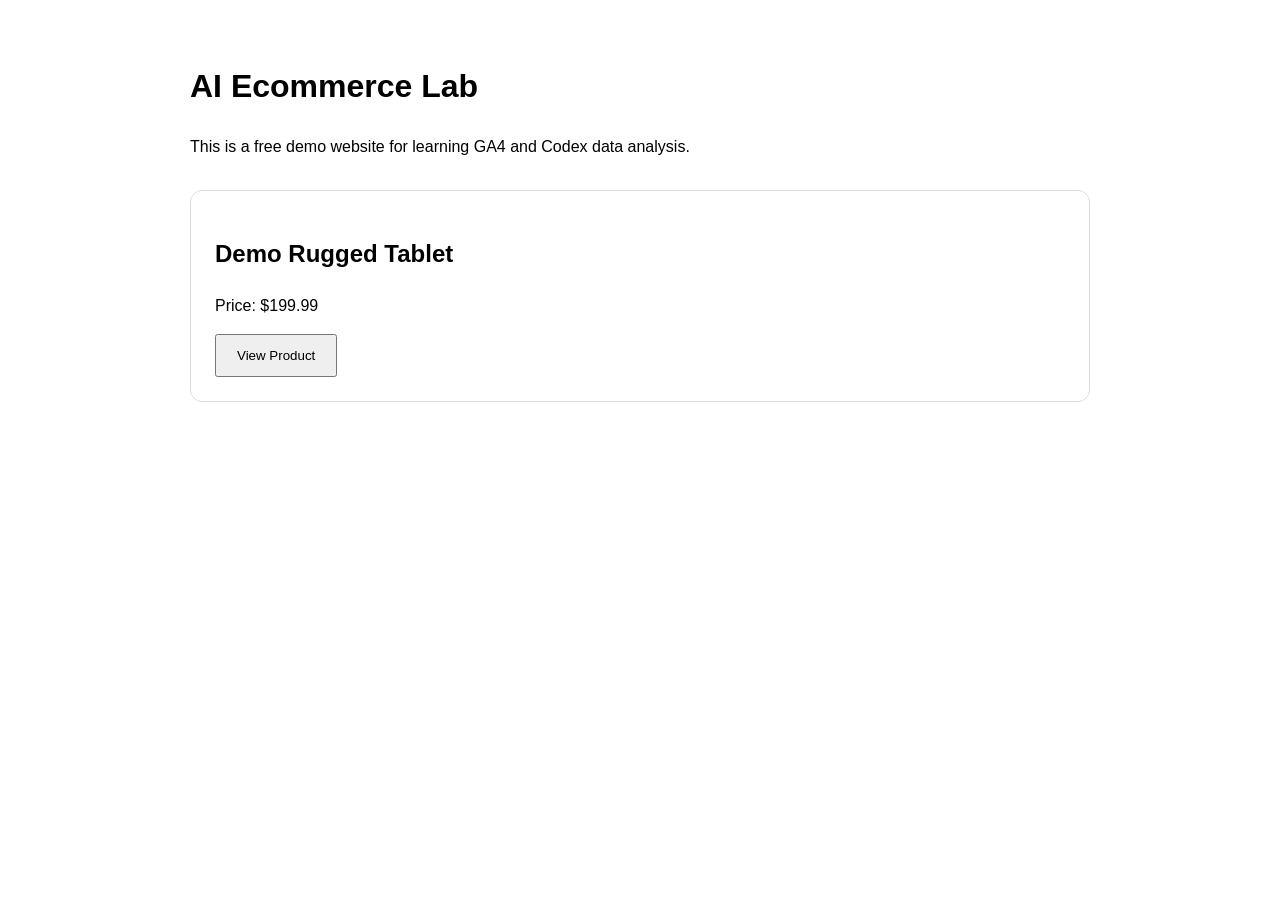
==== index.html @ 60193a99 "Rename homepage to index.html" ====
<!DOCTYPE html>
<html lang="en">
<head>
  <meta charset="UTF-8" />
  <meta name="viewport" content="width=device-width, initial-scale=1.0" />

  <title>AI Ecommerce Lab</title>

  <style>
    body {
      max-width: 900px;
      margin: 0 auto;
      padding: 40px 20px;
      font-family: Arial, sans-serif;
      line-height: 1.6;
    }

    .product {
      margin-top: 30px;
      padding: 24px;
      border: 1px solid #ddd;
      border-radius: 12px;
    }

    button {
      padding: 12px 20px;
      cursor: pointer;
    }
  </style>
</head>

<body>
  <h1>AI Ecommerce Lab</h1>

  <p>
    This is a free demo website for learning GA4 and Codex data analysis.
  </p>

  <div class="product">
    <h2>Demo Rugged Tablet</h2>

    <p>Price: $199.99</p>

    <button type="button">
      View Product
    </button>
  </div>
</body>
</html>
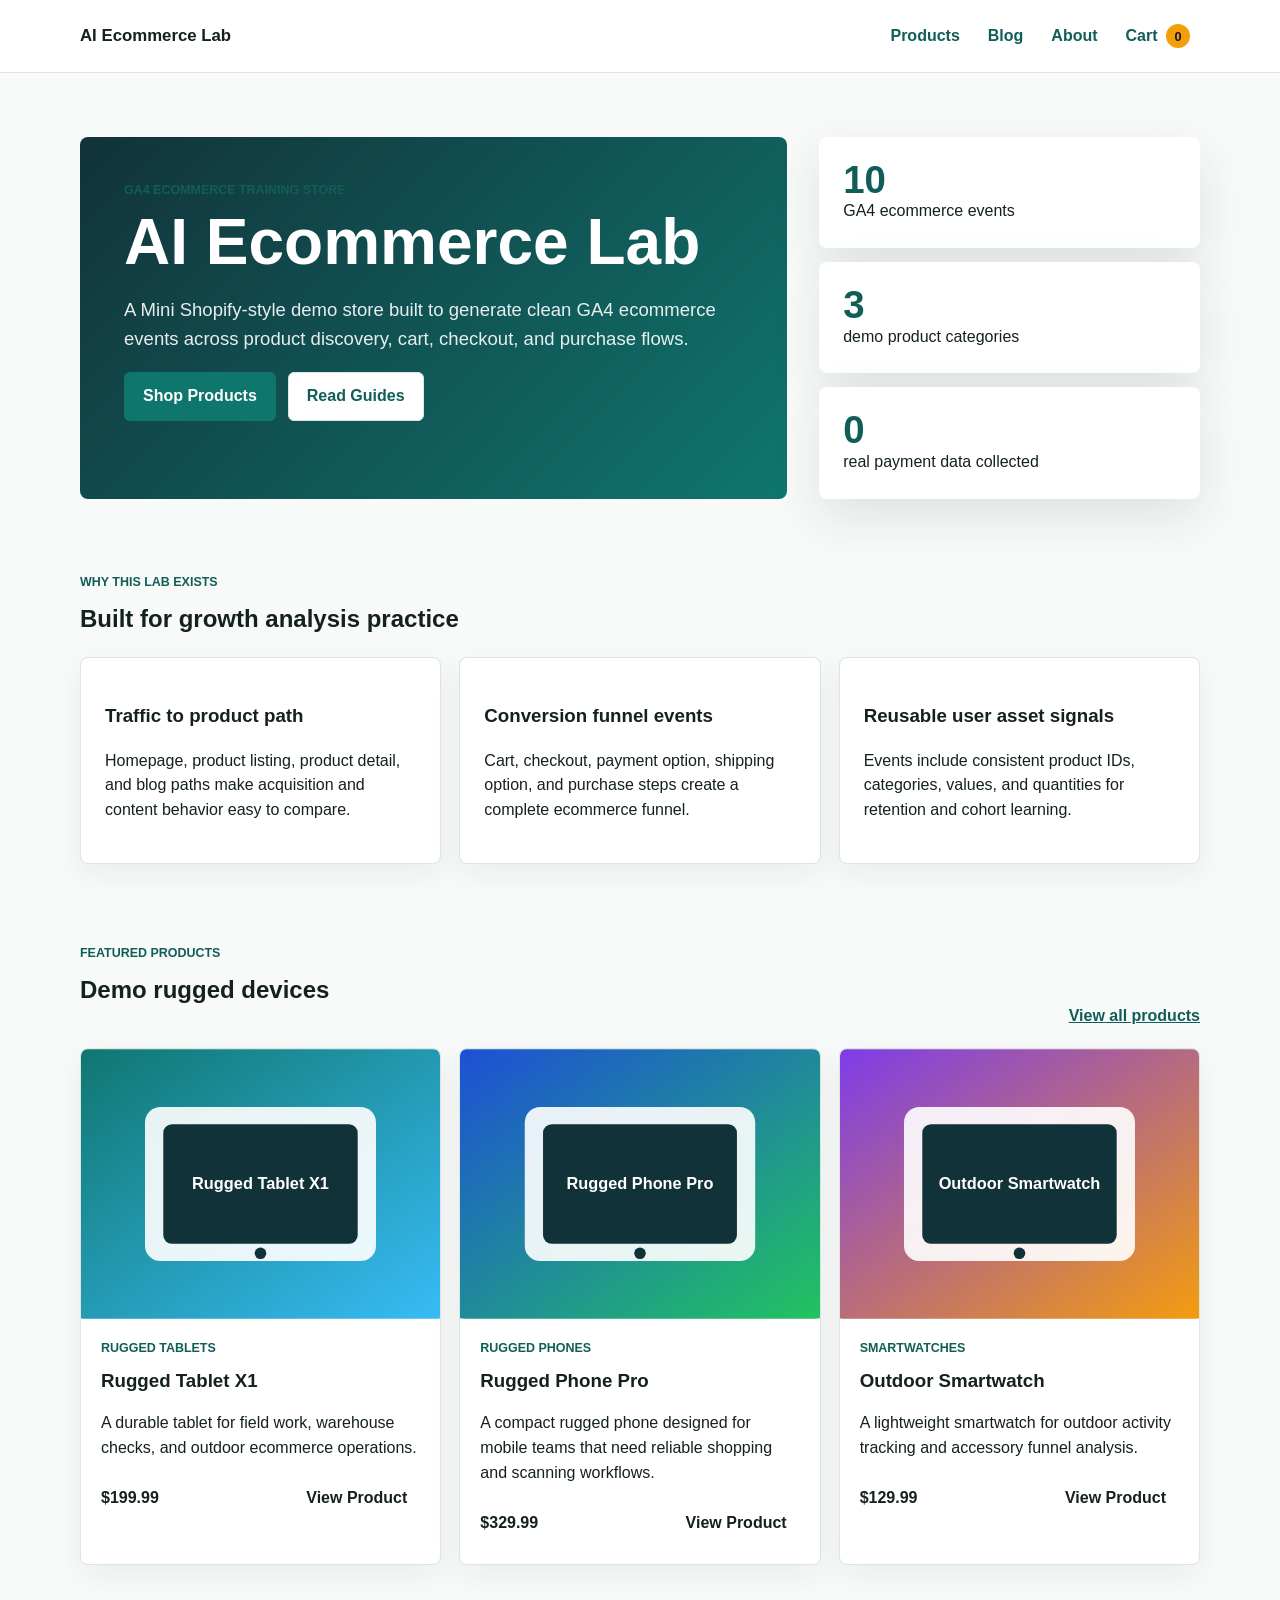
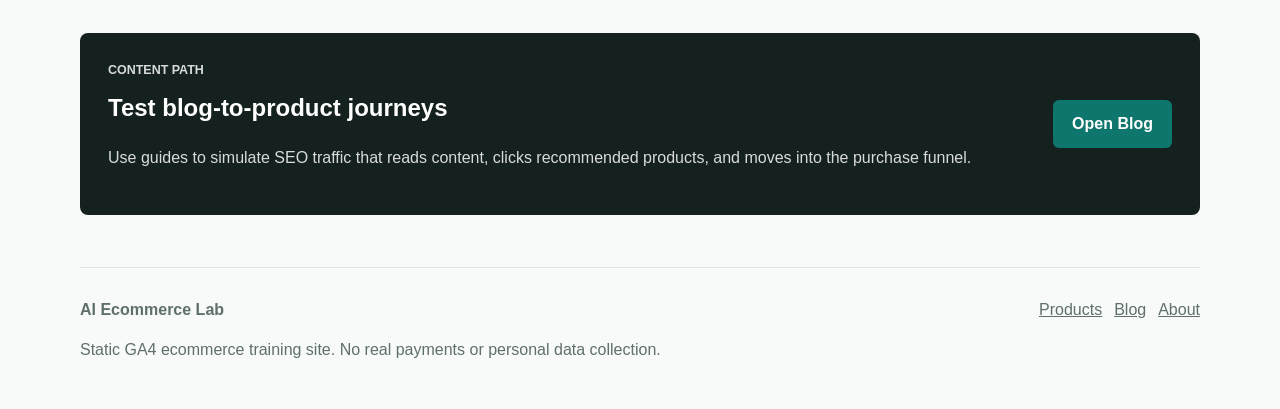
==== commit ac774b91: "Build GA4 ecommerce demo site" ====
--- a/index.html
+++ b/index.html
@@ -1,49 +1,89 @@
 <!DOCTYPE html>
 <html lang="en">
 <head>
-  <meta charset="UTF-8" />
-  <meta name="viewport" content="width=device-width, initial-scale=1.0" />
+  <meta charset="UTF-8">
+  <meta name="viewport" content="width=device-width, initial-scale=1.0">
+  <title>AI Ecommerce Lab | Demo Store</title>
+  <meta name="description" content="A static ecommerce demo site for GA4 ecommerce event training.">
+  <link rel="stylesheet" href="assets/css/styles.css">
+  <script src="assets/js/products.js" defer></script>
+  <script src="assets/js/analytics.js" defer></script>
+  <script src="assets/js/cart.js" defer></script>
+  <script src="assets/js/site.js" defer></script>
+</head>
+<body data-page="home">
+  <a class="skip-link" href="#main">Skip to content</a>
+  <header class="site-header" data-site-header></header>
 
-  <title>AI Ecommerce Lab</title>
+  <main id="main">
+    <section class="hero">
+      <div class="hero__content">
+        <p class="eyebrow">GA4 Ecommerce Training Store</p>
+        <h1>AI Ecommerce Lab</h1>
+        <p class="hero__lead">A Mini Shopify-style demo store built to generate clean GA4 ecommerce events across product discovery, cart, checkout, and purchase flows.</p>
+        <div class="hero__actions">
+          <a class="button button--primary" href="products.html">Shop Products</a>
+          <a class="button button--secondary" href="blog.html">Read Guides</a>
+        </div>
+      </div>
+      <div class="hero__panel" aria-label="Demo funnel summary">
+        <div>
+          <span class="metric">10</span>
+          <span>GA4 ecommerce events</span>
+        </div>
+        <div>
+          <span class="metric">3</span>
+          <span>demo product categories</span>
+        </div>
+        <div>
+          <span class="metric">0</span>
+          <span>real payment data collected</span>
+        </div>
+      </div>
+    </section>
 
-  <style>
-    body {
-      max-width: 900px;
-      margin: 0 auto;
-      padding: 40px 20px;
-      font-family: Arial, sans-serif;
-      line-height: 1.6;
-    }
+    <section class="section">
+      <div class="section__heading">
+        <p class="eyebrow">Why this lab exists</p>
+        <h2>Built for growth analysis practice</h2>
+      </div>
+      <div class="value-grid">
+        <article class="value-card">
+          <h3>Traffic to product path</h3>
+          <p>Homepage, product listing, product detail, and blog paths make acquisition and content behavior easy to compare.</p>
+        </article>
+        <article class="value-card">
+          <h3>Conversion funnel events</h3>
+          <p>Cart, checkout, payment option, shipping option, and purchase steps create a complete ecommerce funnel.</p>
+        </article>
+        <article class="value-card">
+          <h3>Reusable user asset signals</h3>
+          <p>Events include consistent product IDs, categories, values, and quantities for retention and cohort learning.</p>
+        </article>
+      </div>
+    </section>
 
-    .product {
-      margin-top: 30px;
-      padding: 24px;
-      border: 1px solid #ddd;
-      border-radius: 12px;
-    }
+    <section class="section">
+      <div class="section__heading section__heading--row">
+        <div>
+          <p class="eyebrow">Featured products</p>
+          <h2>Demo rugged devices</h2>
+        </div>
+        <a class="text-link" href="products.html">View all products</a>
+      </div>
+      <div class="product-grid" data-featured-products></div>
+    </section>
 
-    button {
-      padding: 12px 20px;
-      cursor: pointer;
-    }
-  </style>
-</head>
+    <section class="section cta-band">
+      <div>
+        <p class="eyebrow">Content path</p>
+        <h2>Test blog-to-product journeys</h2>
+        <p>Use guides to simulate SEO traffic that reads content, clicks recommended products, and moves into the purchase funnel.</p>
+      </div>
+      <a class="button button--primary" href="blog.html">Open Blog</a>
+    </section>
+  </main>
 
-<body>
-  <h1>AI Ecommerce Lab</h1>
-
-  <p>
-    This is a free demo website for learning GA4 and Codex data analysis.
-  </p>
-
-  <div class="product">
-    <h2>Demo Rugged Tablet</h2>
-
-    <p>Price: $199.99</p>
-
-    <button type="button">
-      View Product
-    </button>
-  </div>
+  <footer class="site-footer" data-site-footer></footer>
 </body>
 </html>
--- a/assets/css/styles.css
+++ b/assets/css/styles.css
@@ -0,0 +1,608 @@
+:root {
+  color-scheme: light;
+  --bg: #f7faf9;
+  --surface: #ffffff;
+  --surface-strong: #ecfdf5;
+  --text: #14211f;
+  --muted: #5f6f6b;
+  --line: #d9e6e2;
+  --primary: #0f766e;
+  --primary-strong: #115e59;
+  --accent: #f59e0b;
+  --focus: #2563eb;
+  --shadow: 0 18px 50px rgba(20, 33, 31, 0.11);
+}
+
+* {
+  box-sizing: border-box;
+}
+
+html {
+  min-width: 320px;
+}
+
+body {
+  margin: 0;
+  background: var(--bg);
+  color: var(--text);
+  font-family: Arial, Helvetica, sans-serif;
+  line-height: 1.55;
+}
+
+img {
+  display: block;
+  max-width: 100%;
+}
+
+a {
+  color: inherit;
+}
+
+button,
+input {
+  font: inherit;
+}
+
+:focus-visible {
+  outline: 3px solid var(--focus);
+  outline-offset: 3px;
+}
+
+.skip-link {
+  position: absolute;
+  left: 16px;
+  top: -60px;
+  z-index: 10;
+  background: var(--text);
+  color: #fff;
+  padding: 10px 14px;
+}
+
+.skip-link:focus {
+  top: 16px;
+}
+
+.site-header {
+  position: sticky;
+  top: 0;
+  z-index: 5;
+  background: rgba(255, 255, 255, 0.94);
+  border-bottom: 1px solid var(--line);
+  backdrop-filter: blur(12px);
+}
+
+.nav-wrap,
+.site-footer,
+.hero,
+.section,
+.page-shell {
+  width: min(1120px, calc(100% - 32px));
+  margin: 0 auto;
+}
+
+.nav-wrap {
+  min-height: 72px;
+  display: flex;
+  align-items: center;
+  justify-content: space-between;
+  gap: 24px;
+}
+
+.brand {
+  font-weight: 800;
+  text-decoration: none;
+  font-size: 1.05rem;
+}
+
+.site-nav {
+  display: flex;
+  align-items: center;
+  gap: 8px;
+  flex-wrap: wrap;
+  justify-content: flex-end;
+}
+
+.site-nav a,
+.text-link,
+.text-button {
+  color: var(--primary-strong);
+  font-weight: 700;
+}
+
+.site-nav a {
+  text-decoration: none;
+  padding: 8px 10px;
+  border-radius: 6px;
+}
+
+.site-nav a:hover {
+  background: var(--surface-strong);
+}
+
+.cart-link span {
+  display: inline-grid;
+  place-items: center;
+  min-width: 24px;
+  height: 24px;
+  margin-left: 4px;
+  border-radius: 999px;
+  background: var(--accent);
+  color: #111827;
+  font-size: 0.8rem;
+}
+
+.hero {
+  display: grid;
+  grid-template-columns: minmax(0, 1.3fr) minmax(280px, 0.7fr);
+  gap: 32px;
+  align-items: stretch;
+  padding: 64px 0 34px;
+}
+
+.hero__content {
+  padding: 44px;
+  border-radius: 8px;
+  background: linear-gradient(135deg, #12323a, #0f766e);
+  color: #fff;
+}
+
+.hero h1,
+.page-title h1,
+.content-page h1,
+.thankyou-card h1 {
+  margin: 0;
+  line-height: 1.08;
+  font-size: clamp(2.25rem, 5vw, 4.75rem);
+  letter-spacing: 0;
+}
+
+.hero__lead {
+  max-width: 680px;
+  font-size: 1.16rem;
+  color: rgba(255, 255, 255, 0.9);
+}
+
+.hero__actions,
+.button-row {
+  display: flex;
+  flex-wrap: wrap;
+  gap: 12px;
+  align-items: center;
+}
+
+.hero__panel {
+  display: grid;
+  gap: 14px;
+}
+
+.hero__panel > div {
+  padding: 24px;
+  border-radius: 8px;
+  background: var(--surface);
+  box-shadow: var(--shadow);
+}
+
+.metric {
+  display: block;
+  font-size: 2.4rem;
+  line-height: 1;
+  font-weight: 800;
+  color: var(--primary-strong);
+}
+
+.section {
+  padding: 40px 0;
+}
+
+.section__heading {
+  margin-bottom: 20px;
+}
+
+.section__heading--row {
+  display: flex;
+  align-items: end;
+  justify-content: space-between;
+  gap: 16px;
+}
+
+.section h2,
+.page-title h1,
+.content-page h2,
+.panel h2,
+.summary-box h2 {
+  margin-top: 0;
+}
+
+.eyebrow,
+.tag {
+  margin: 0 0 8px;
+  color: var(--primary-strong);
+  font-size: 0.78rem;
+  font-weight: 800;
+  text-transform: uppercase;
+  letter-spacing: 0;
+}
+
+.button {
+  display: inline-flex;
+  min-height: 44px;
+  align-items: center;
+  justify-content: center;
+  border: 1px solid transparent;
+  border-radius: 6px;
+  padding: 11px 18px;
+  cursor: pointer;
+  text-decoration: none;
+  font-weight: 800;
+  transition: transform 0.15s ease, background 0.15s ease, border-color 0.15s ease;
+}
+
+.button:hover {
+  transform: translateY(-1px);
+}
+
+.button--primary {
+  background: var(--primary);
+  color: #fff;
+}
+
+.button--primary:hover {
+  background: var(--primary-strong);
+}
+
+.button--secondary {
+  background: #fff;
+  color: var(--primary-strong);
+  border-color: var(--line);
+}
+
+.button--small {
+  min-height: 38px;
+  padding: 8px 12px;
+}
+
+.button--full {
+  width: 100%;
+}
+
+.value-grid,
+.product-grid,
+.article-grid {
+  display: grid;
+  grid-template-columns: repeat(3, minmax(0, 1fr));
+  gap: 18px;
+}
+
+.value-card,
+.product-card,
+.article-card,
+.panel,
+.summary-box,
+.empty-state,
+.content-page,
+.thankyou-card,
+.notice {
+  border: 1px solid var(--line);
+  border-radius: 8px;
+  background: var(--surface);
+  box-shadow: 0 10px 30px rgba(20, 33, 31, 0.06);
+}
+
+.value-card,
+.article-card,
+.panel,
+.summary-box,
+.empty-state,
+.content-page,
+.thankyou-card,
+.notice {
+  padding: 24px;
+}
+
+.product-card {
+  overflow: hidden;
+}
+
+.product-card__image {
+  display: block;
+  background: var(--surface-strong);
+}
+
+.product-card__image img {
+  width: 100%;
+  aspect-ratio: 4 / 3;
+  object-fit: cover;
+}
+
+.product-card__body {
+  padding: 20px;
+}
+
+.product-card h3 {
+  margin: 0 0 8px;
+}
+
+.product-card h3 a {
+  text-decoration: none;
+}
+
+.product-card__footer,
+.summary-row {
+  display: flex;
+  justify-content: space-between;
+  gap: 12px;
+  align-items: center;
+}
+
+.page-shell {
+  padding: 42px 0 64px;
+}
+
+.page-title {
+  max-width: 780px;
+  margin-bottom: 24px;
+}
+
+.product-detail {
+  display: grid;
+  grid-template-columns: minmax(280px, 0.95fr) minmax(0, 1.05fr);
+  gap: 32px;
+  align-items: start;
+}
+
+.product-detail__media,
+.product-detail__content {
+  border-radius: 8px;
+  background: var(--surface);
+  border: 1px solid var(--line);
+  overflow: hidden;
+}
+
+.product-detail__content {
+  padding: 28px;
+}
+
+.price {
+  color: var(--primary-strong);
+  font-size: 2rem;
+  font-weight: 800;
+  margin: 10px 0;
+}
+
+.quantity-control {
+  display: grid;
+  max-width: 160px;
+  gap: 6px;
+  margin: 20px 0;
+}
+
+.quantity-control input,
+.cart-item input {
+  min-height: 42px;
+  border: 1px solid var(--line);
+  border-radius: 6px;
+  padding: 8px 10px;
+}
+
+.cart-layout,
+.checkout-layout {
+  display: grid;
+  grid-template-columns: minmax(0, 1fr) 340px;
+  gap: 22px;
+  align-items: start;
+}
+
+.cart-items,
+.checkout-main {
+  display: grid;
+  gap: 14px;
+}
+
+.cart-item {
+  display: grid;
+  grid-template-columns: 96px minmax(0, 1fr) 120px 110px;
+  gap: 16px;
+  align-items: center;
+  border: 1px solid var(--line);
+  border-radius: 8px;
+  background: var(--surface);
+  padding: 14px;
+}
+
+.cart-item img {
+  width: 96px;
+  aspect-ratio: 1;
+  object-fit: cover;
+  border-radius: 6px;
+}
+
+.cart-item h2 {
+  margin: 0;
+  font-size: 1.1rem;
+}
+
+.cart-item__actions {
+  display: grid;
+  gap: 6px;
+}
+
+.text-button {
+  border: 0;
+  background: transparent;
+  padding: 0;
+  text-align: left;
+  cursor: pointer;
+}
+
+.summary-box {
+  position: sticky;
+  top: 94px;
+  display: grid;
+  gap: 12px;
+}
+
+.summary-row {
+  border-top: 1px solid var(--line);
+  padding-top: 12px;
+}
+
+.summary-row--total {
+  font-size: 1.15rem;
+}
+
+.option-card {
+  display: flex;
+  gap: 10px;
+  align-items: center;
+  border: 1px solid var(--line);
+  border-radius: 6px;
+  padding: 14px;
+  margin-top: 10px;
+  cursor: pointer;
+}
+
+.option-card:has(input:checked) {
+  border-color: var(--primary);
+  background: var(--surface-strong);
+}
+
+.privacy-note {
+  color: var(--muted);
+}
+
+.thankyou-card,
+.content-page {
+  max-width: 820px;
+}
+
+.order-items {
+  margin: 22px 0;
+}
+
+.recommendation {
+  display: flex;
+  justify-content: space-between;
+  gap: 14px;
+  align-items: center;
+  border-top: 1px solid var(--line);
+  padding-top: 16px;
+}
+
+.recommendation--large {
+  margin-top: 26px;
+  padding: 22px;
+  border: 1px solid var(--line);
+  border-radius: 8px;
+  background: var(--surface-strong);
+}
+
+.cta-band {
+  display: flex;
+  justify-content: space-between;
+  gap: 20px;
+  align-items: center;
+  margin-top: 28px;
+  margin-bottom: 52px;
+  padding: 28px;
+  border-radius: 8px;
+  background: #14211f;
+  color: #fff;
+}
+
+.cta-band p {
+  color: rgba(255, 255, 255, 0.84);
+}
+
+.site-footer {
+  display: flex;
+  justify-content: space-between;
+  gap: 18px;
+  padding: 30px 0;
+  border-top: 1px solid var(--line);
+  color: var(--muted);
+}
+
+.footer-links {
+  display: flex;
+  flex-wrap: wrap;
+  gap: 12px;
+}
+
+@media (max-width: 860px) {
+  .hero,
+  .product-detail,
+  .cart-layout,
+  .checkout-layout {
+    grid-template-columns: 1fr;
+  }
+
+  .value-grid,
+  .product-grid,
+  .article-grid {
+    grid-template-columns: 1fr 1fr;
+  }
+
+  .summary-box {
+    position: static;
+  }
+
+  .cart-item {
+    grid-template-columns: 80px minmax(0, 1fr);
+  }
+
+  .cart-item__actions,
+  .cart-item > strong {
+    grid-column: 2;
+  }
+}
+
+@media (max-width: 620px) {
+  .nav-wrap {
+    align-items: flex-start;
+    flex-direction: column;
+    padding: 14px 0;
+    gap: 10px;
+  }
+
+  .site-nav {
+    width: 100%;
+    justify-content: flex-start;
+  }
+
+  .hero__content {
+    padding: 28px 22px;
+  }
+
+  .value-grid,
+  .product-grid,
+  .article-grid {
+    grid-template-columns: 1fr;
+  }
+
+  .section__heading--row,
+  .cta-band,
+  .site-footer,
+  .recommendation {
+    align-items: flex-start;
+    flex-direction: column;
+  }
+
+  .cart-item {
+    grid-template-columns: 1fr;
+  }
+
+  .cart-item img,
+  .cart-item__actions,
+  .cart-item > strong {
+    grid-column: auto;
+  }
+
+  .cart-item img {
+    width: 100%;
+    max-width: 240px;
+  }
+
+  .button {
+    width: 100%;
+  }
+}
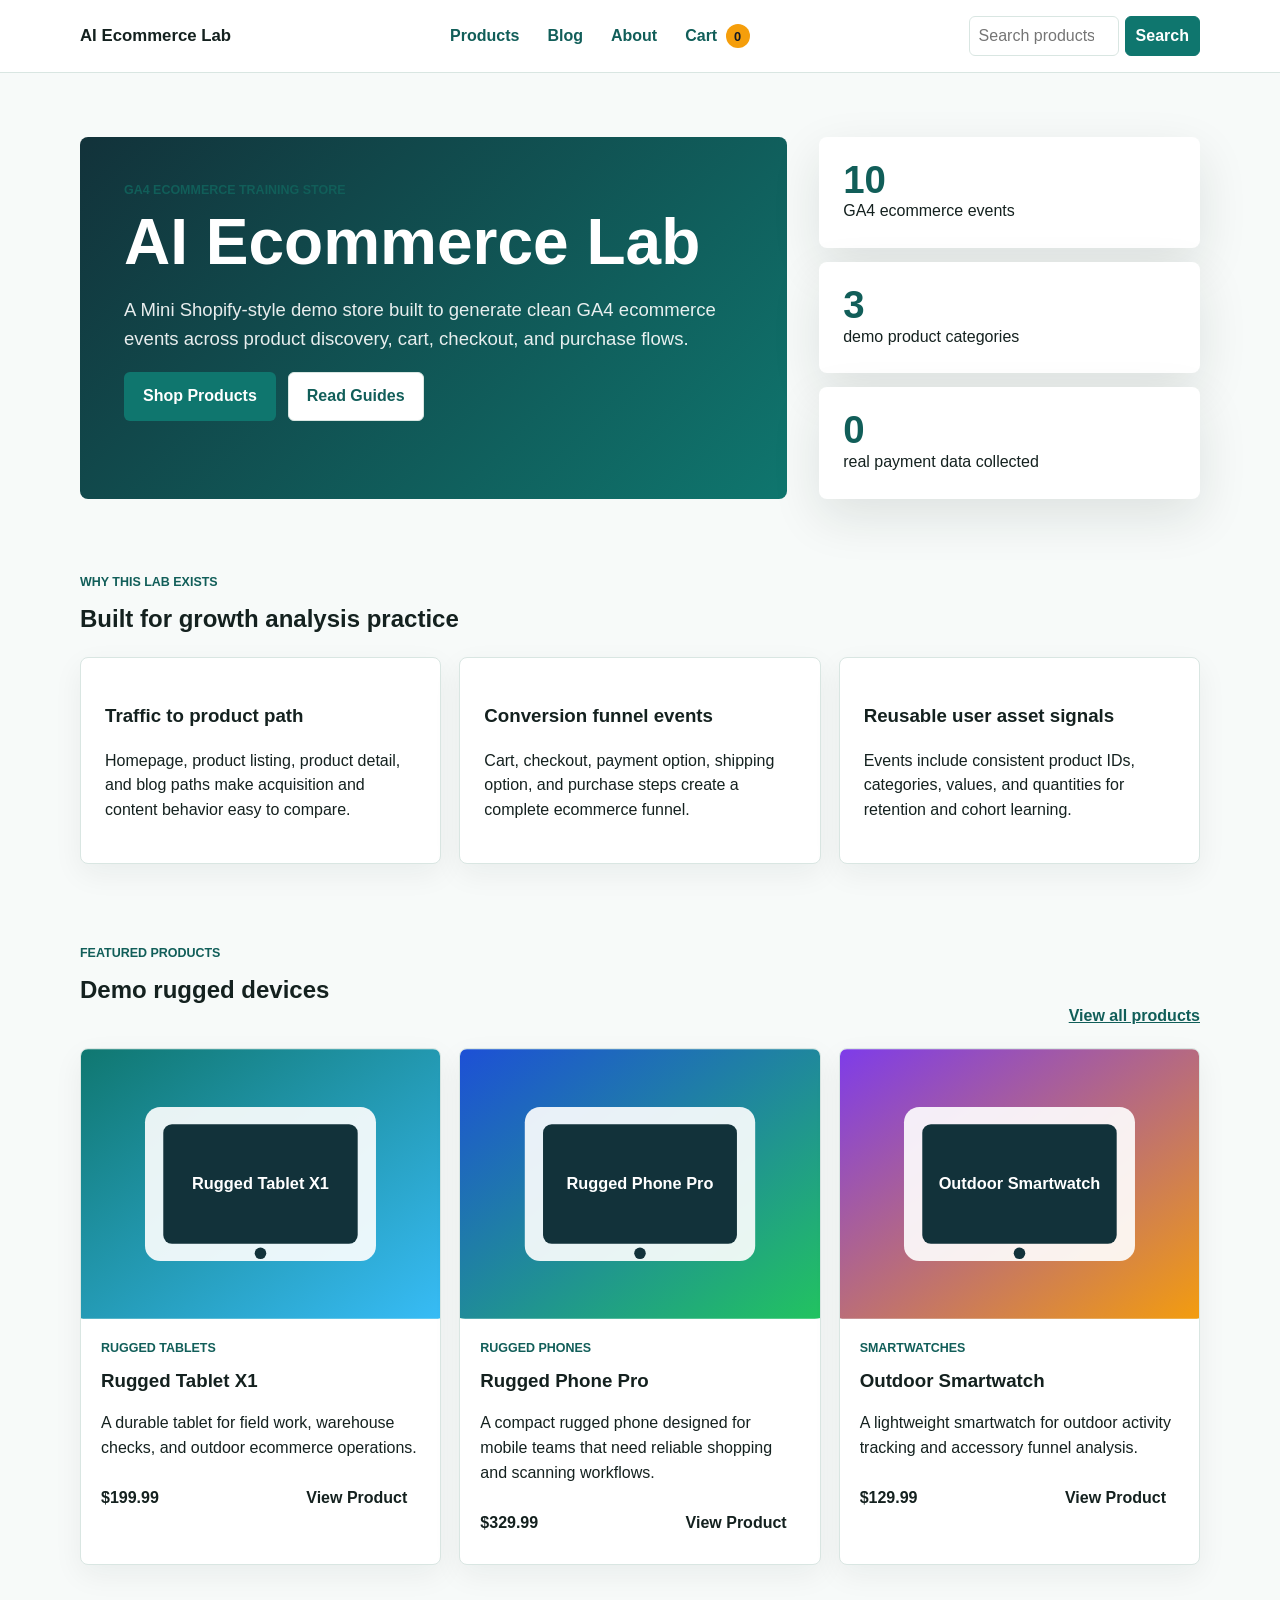
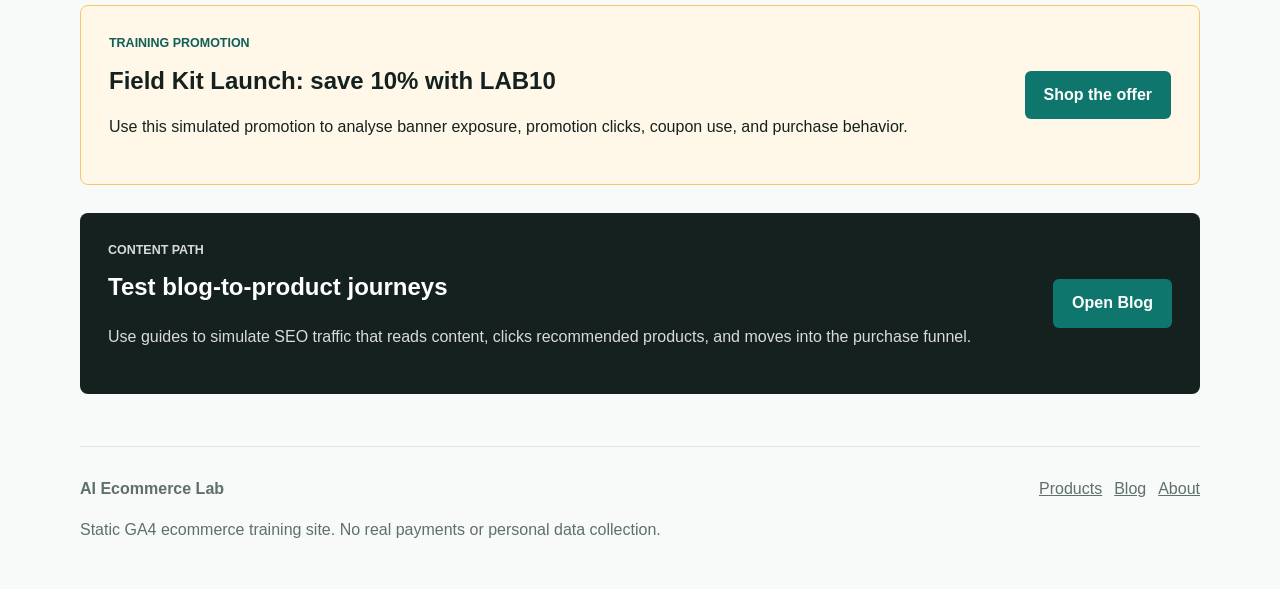
==== commit e603116a: "Add GA4 growth and conversion training flows" ====
--- a/index.html
+++ b/index.html
@@ -74,6 +74,8 @@
       <div class="product-grid" data-featured-products></div>
     </section>
 
+    <section class="section promotion-band" data-promotion></section>
+
     <section class="section cta-band">
       <div>
         <p class="eyebrow">Content path</p>
--- a/assets/css/styles.css
+++ b/assets/css/styles.css
@@ -39,8 +39,21 @@
 }
 
 button,
-input {
+input,
+select {
   font: inherit;
+}
+
+.sr-only {
+  position: absolute;
+  width: 1px;
+  height: 1px;
+  padding: 0;
+  margin: -1px;
+  overflow: hidden;
+  clip: rect(0, 0, 0, 0);
+  white-space: nowrap;
+  border: 0;
 }
 
 :focus-visible {
@@ -100,6 +113,37 @@
   gap: 8px;
   flex-wrap: wrap;
   justify-content: flex-end;
+}
+
+.site-search {
+  display: flex;
+  align-items: center;
+  gap: 6px;
+}
+
+.site-search input,
+.coupon-form input,
+.panel select {
+  min-height: 38px;
+  border: 1px solid var(--line);
+  border-radius: 6px;
+  padding: 7px 9px;
+  background: #fff;
+}
+
+.site-search input {
+  width: 150px;
+}
+
+.site-search button {
+  min-height: 38px;
+  border: 1px solid var(--primary);
+  border-radius: 6px;
+  padding: 7px 10px;
+  color: #fff;
+  background: var(--primary);
+  font-weight: 700;
+  cursor: pointer;
 }
 
 .site-nav a,
@@ -194,6 +238,21 @@
   padding: 40px 0;
 }
 
+.section-block {
+  margin-top: 34px;
+}
+
+.category-links {
+  display: flex;
+  flex-wrap: wrap;
+  gap: 12px;
+}
+
+.category-links a {
+  color: var(--primary-strong);
+  font-weight: 700;
+}
+
 .section__heading {
   margin-bottom: 20px;
 }
@@ -267,7 +326,8 @@
 
 .value-grid,
 .product-grid,
-.article-grid {
+.article-grid,
+.traffic-test-grid {
   display: grid;
   grid-template-columns: repeat(3, minmax(0, 1fr));
   gap: 18px;
@@ -276,6 +336,7 @@
 .value-card,
 .product-card,
 .article-card,
+.traffic-card,
 .panel,
 .summary-box,
 .empty-state,
@@ -290,6 +351,7 @@
 
 .value-card,
 .article-card,
+.traffic-card,
 .panel,
 .summary-box,
 .empty-state,
@@ -326,6 +388,28 @@
   text-decoration: none;
 }
 
+.article-meta {
+  display: grid;
+  gap: 10px;
+  margin: 18px 0;
+}
+
+.article-meta div {
+  border-left: 3px solid var(--primary);
+  padding-left: 10px;
+}
+
+.article-meta dt {
+  color: var(--muted);
+  font-size: 0.78rem;
+  font-weight: 800;
+  text-transform: uppercase;
+}
+
+.article-meta dd {
+  margin: 2px 0 0;
+}
+
 .product-card__footer,
 .summary-row {
   display: flex;
@@ -441,6 +525,51 @@
   gap: 12px;
 }
 
+.coupon-form {
+  display: grid;
+  gap: 7px;
+  padding-top: 4px;
+}
+
+.coupon-form > div {
+  display: flex;
+  gap: 8px;
+}
+
+.coupon-form input {
+  min-width: 0;
+  width: 100%;
+}
+
+.form-message {
+  min-height: 1.4em;
+  margin: 0;
+  color: var(--muted);
+  font-size: 0.9rem;
+}
+
+.promotion-band,
+.newsletter-panel {
+  display: flex;
+  align-items: center;
+  justify-content: space-between;
+  gap: 24px;
+  padding: 28px;
+  border: 1px solid #f7c66a;
+  border-radius: 8px;
+  background: #fff8e8;
+}
+
+.promotion-band h2,
+.newsletter-panel h2 {
+  margin: 0 0 8px;
+}
+
+.newsletter-panel {
+  border-color: #b8dcd6;
+  background: var(--surface-strong);
+}
+
 .summary-row {
   border-top: 1px solid var(--line);
   padding-top: 12px;
@@ -496,6 +625,43 @@
   background: var(--surface-strong);
 }
 
+.traffic-test-grid {
+  grid-template-columns: repeat(2, minmax(0, 1fr));
+}
+
+.traffic-card h3 {
+  margin: 0 0 8px;
+}
+
+.traffic-links {
+  display: grid;
+  gap: 10px;
+  margin-top: 18px;
+}
+
+.traffic-link {
+  display: grid;
+  gap: 4px;
+  padding: 14px;
+  border: 1px solid var(--line);
+  border-radius: 6px;
+  background: var(--surface-strong);
+  text-decoration: none;
+}
+
+.traffic-link:hover {
+  border-color: var(--primary);
+}
+
+.traffic-link span {
+  font-weight: 800;
+}
+
+.traffic-link code {
+  color: var(--muted);
+  white-space: normal;
+}
+
 .cta-band {
   display: flex;
   justify-content: space-between;
@@ -538,7 +704,8 @@
 
   .value-grid,
   .product-grid,
-  .article-grid {
+  .article-grid,
+  .traffic-test-grid {
     grid-template-columns: 1fr 1fr;
   }
 
@@ -569,20 +736,31 @@
     justify-content: flex-start;
   }
 
+  .site-search {
+    width: 100%;
+  }
+
+  .site-search input {
+    flex: 1;
+  }
+
   .hero__content {
     padding: 28px 22px;
   }
 
   .value-grid,
   .product-grid,
-  .article-grid {
+  .article-grid,
+  .traffic-test-grid {
     grid-template-columns: 1fr;
   }
 
   .section__heading--row,
   .cta-band,
   .site-footer,
-  .recommendation {
+  .recommendation,
+  .promotion-band,
+  .newsletter-panel {
     align-items: flex-start;
     flex-direction: column;
   }
